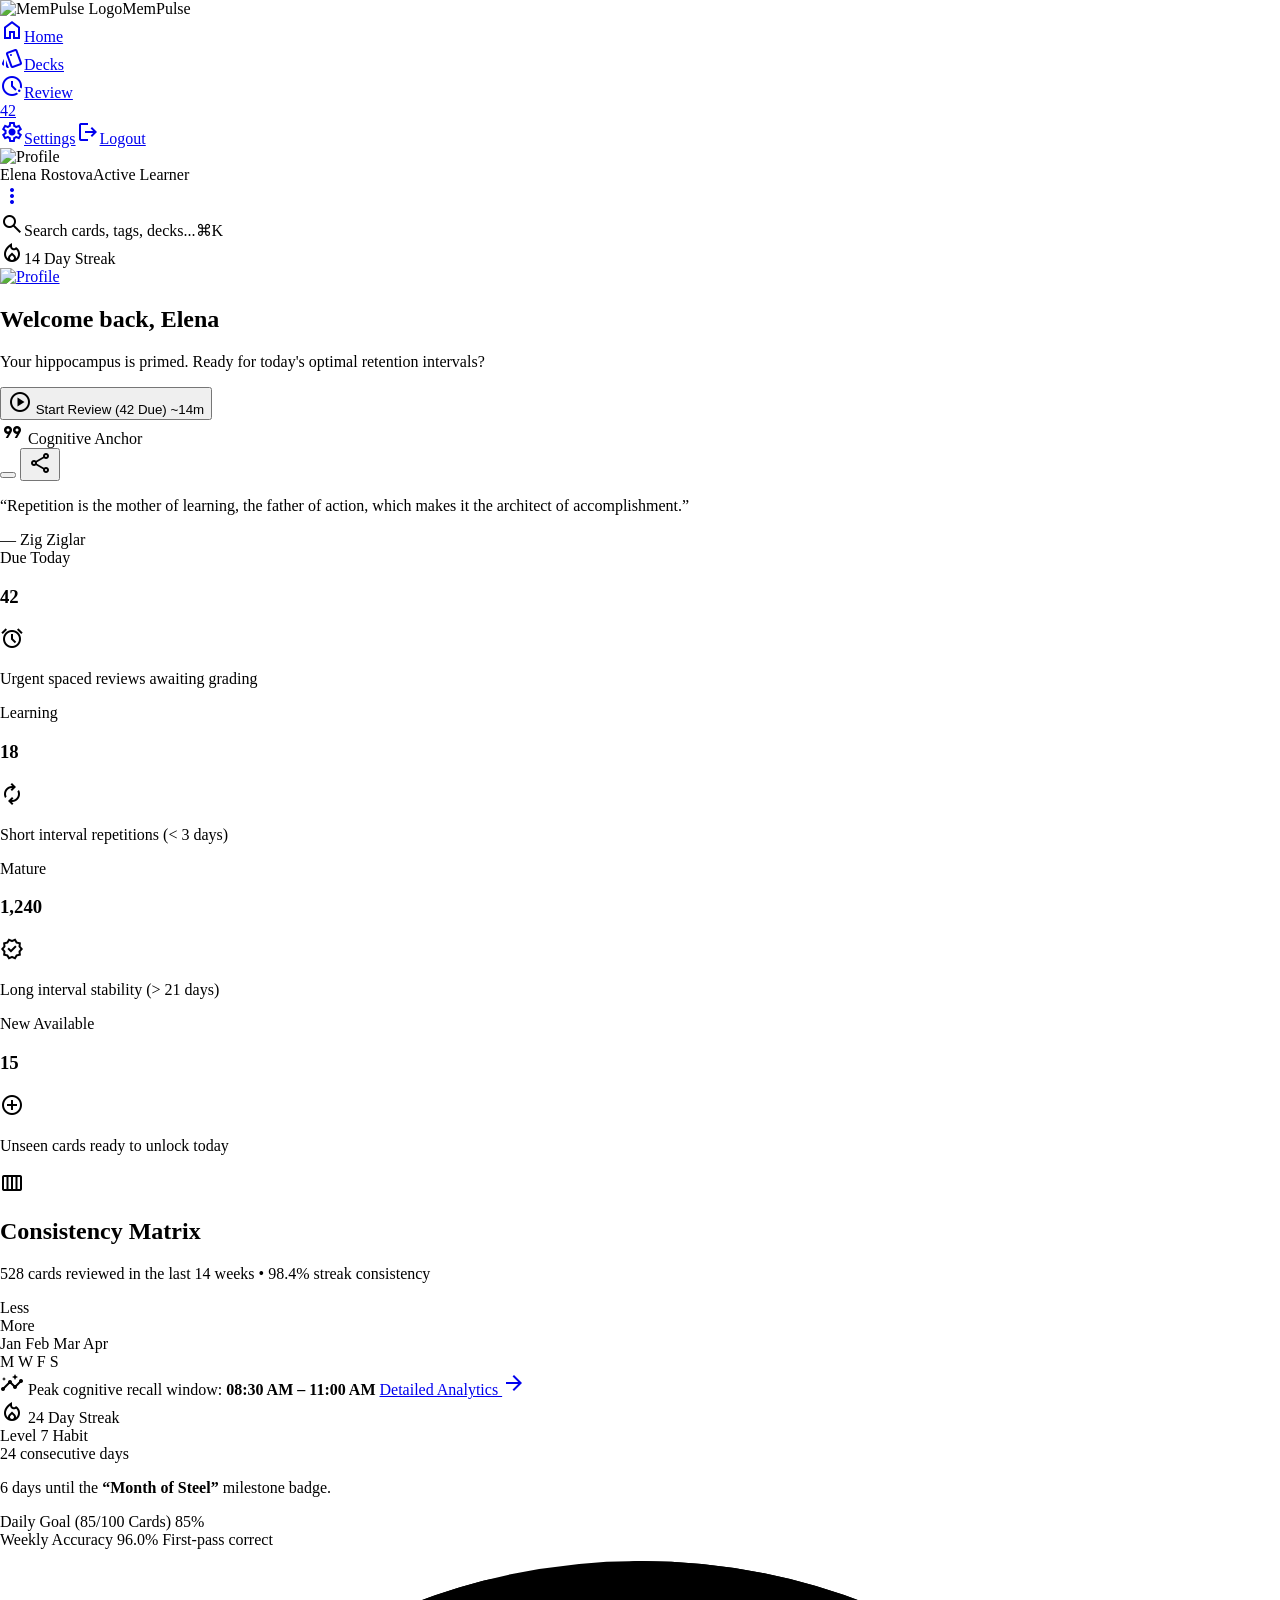
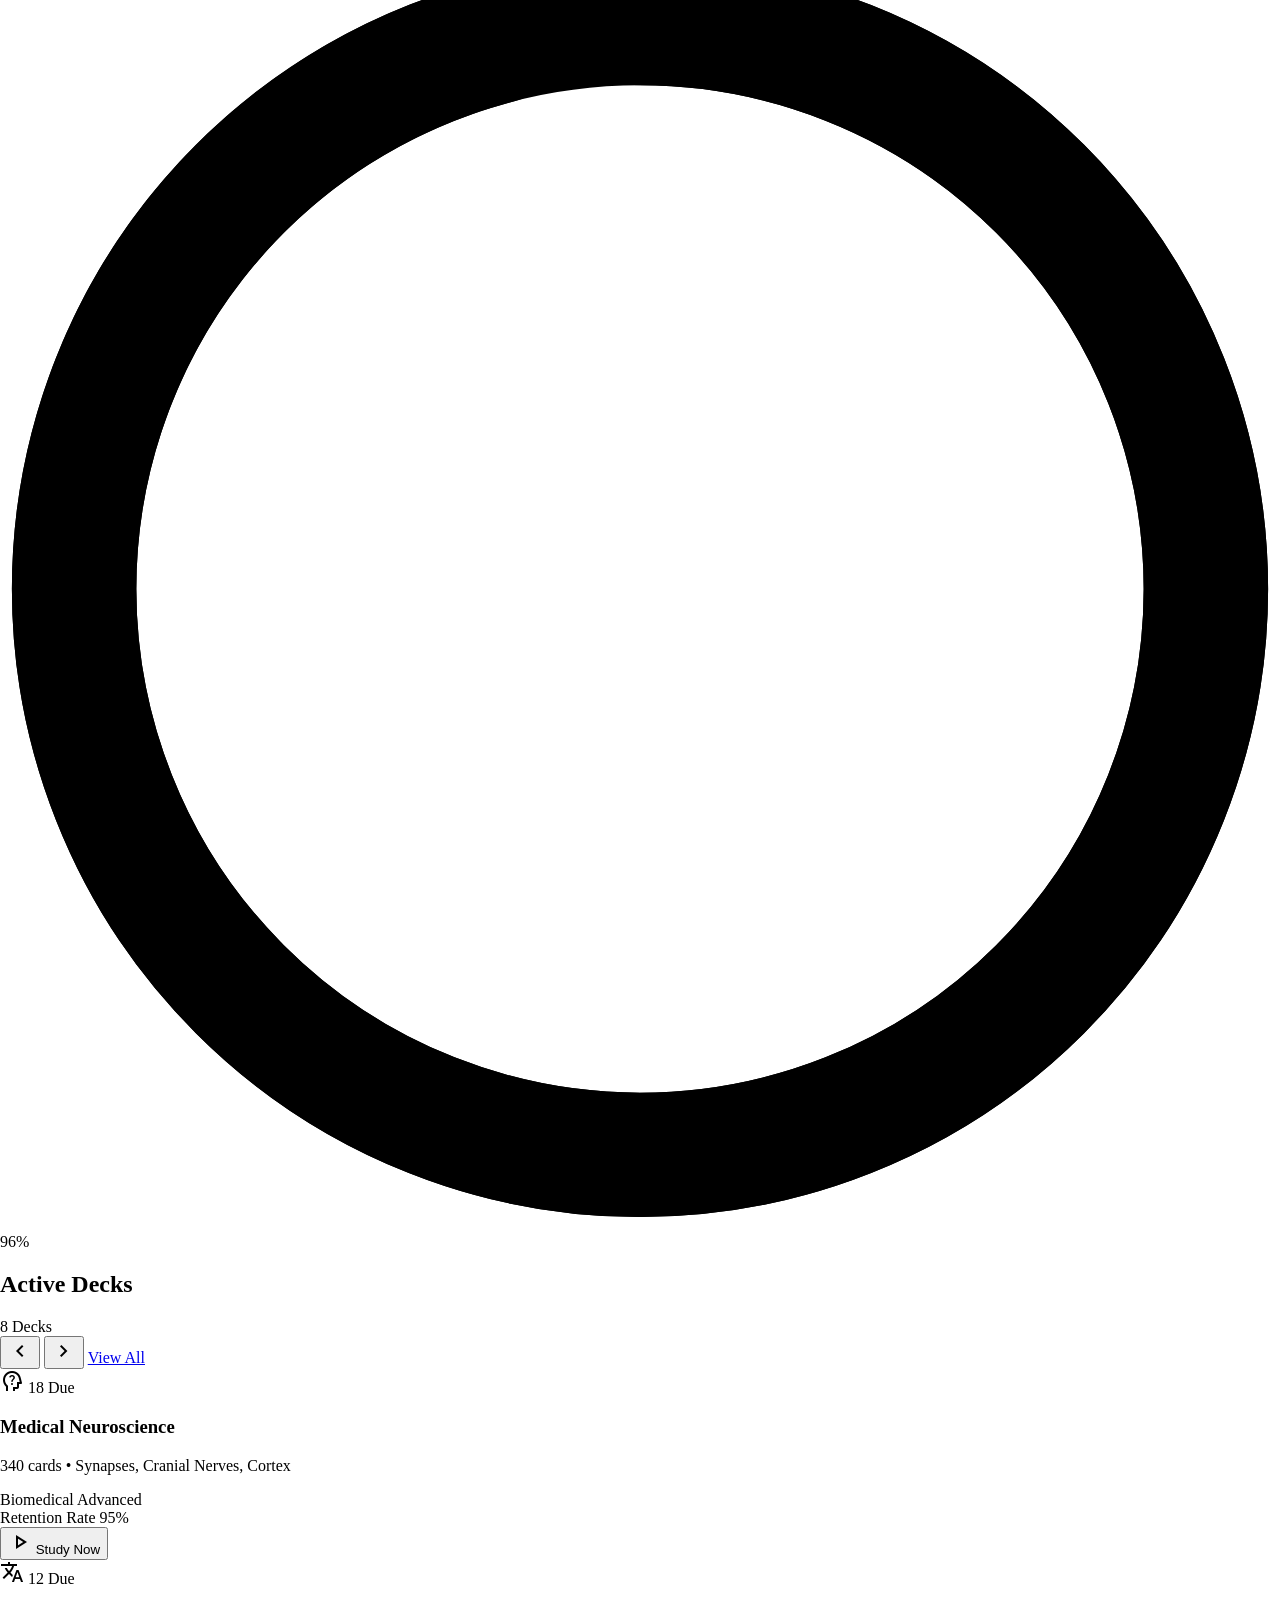
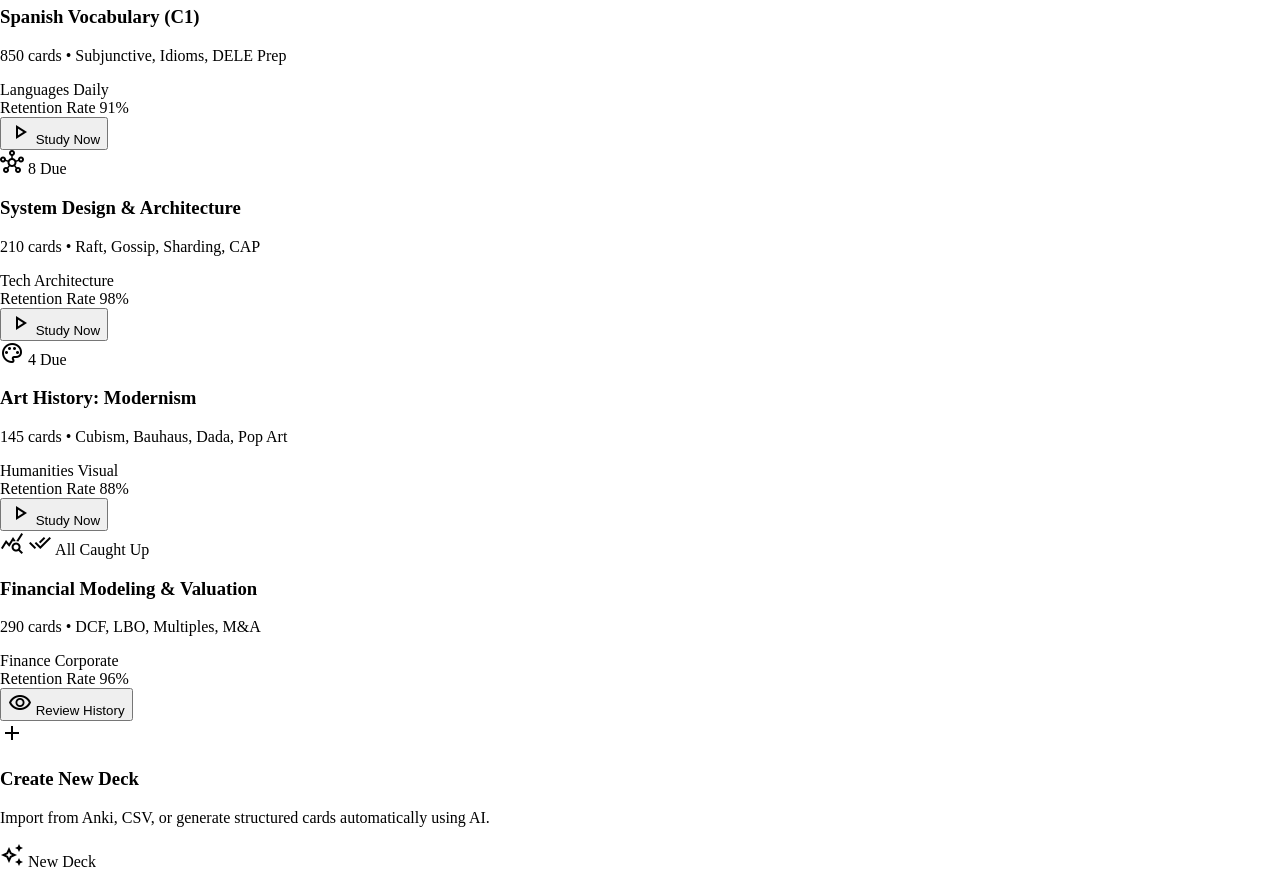
==== app/mempulse.html @ c5b3639f "redesign" ====
<!DOCTYPE html>

<html lang="en">

<head>
    <meta charset="utf-8" />
    <meta content="width=device-width, initial-scale=1.0" name="viewport" />
    <meta content="web_dashboard" name="shell-type" />
    <link href="https://fonts.googleapis.com/css2?family=Material+Symbols+Outlined:opsz,wght,FILL,GRAD@20..48,100..700,0..1,-50..200" rel="stylesheet" />
    <link href="https://fonts.googleapis.com" rel="preconnect" />
    <link crossorigin="" href="https://fonts.gstatic.com" rel="preconnect" />
    <link href="https://fonts.googleapis.com/css2?family=Inter:wght@400;500;600&amp;family=Plus+Jakarta+Sans:wght@600;700&amp;display=swap" rel="stylesheet" />
    <link href="https://fonts.googleapis.com/css2?family=Material+Symbols+Outlined:wght,FILL@100..700,0..1&amp;display=swap" rel="stylesheet" />
    <style>
        @layer base {

            html,
            body {
                margin: 0;
                padding: 0;
            }

            body {
                overscroll-behavior: none;
            }

            main>:first-child {
                margin-top: 0 !important;
            }

            main>:last-child {
                margin-bottom: 0 !important;
            }
        }

        ::-webkit-scrollbar {
            display: none;
        }

        .stroke-dash-96 {
            stroke-dasharray: 96, 100;
        }
    </style>
    <script src="https://cdn.tailwindcss.com?plugins=forms,container-queries"></script>
    <script id="tailwind-config">tailwind.config = { darkMode: "class", theme: { extend: { "colors": { "primary": "#3525cd", "on-surface-variant": "#464555", "on-secondary-fixed-variant": "#5a00c6", "primary-fixed": "#e2dfff", "on-tertiary-fixed": "#2a1700", "background": "#f8f9ff", "on-surface": "#0b1c30", "secondary-container": "#8a4cfc", "secondary-fixed": "#eaddff", "primary-container": "#4f46e5", "tertiary-fixed": "#ffddb8", "surface-container-low": "#eff4ff", "on-primary-container": "#dad7ff", "inverse-surface": "#213145", "surface-container-lowest": "#ffffff", "on-primary": "#ffffff", "error": "#ba1a1a", "on-tertiary-fixed-variant": "#653e00", "on-tertiary-container": "#ffd4a4", "surface-container-highest": "#d3e4fe", "on-tertiary": "#ffffff", "primary-fixed-dim": "#c3c0ff", "surface-container-high": "#dce9ff", "on-secondary": "#ffffff", "surface-dim": "#cbdbf5", "surface": "#f8f9ff", "tertiary-fixed-dim": "#ffb95f", "outline-variant": "#c7c4d8", "on-secondary-container": "#fffbff", "on-background": "#0b1c30", "surface-bright": "#f8f9ff", "secondary-fixed-dim": "#d2bbff", "secondary": "#712ae2", "on-error-container": "#93000a", "inverse-primary": "#c3c0ff", "surface-tint": "#4d44e3", "surface-container": "#e5eeff", "on-primary-fixed": "#0f0069", "outline": "#777587", "surface-variant": "#d3e4fe", "inverse-on-surface": "#eaf1ff", "on-secondary-fixed": "#25005a", "on-error": "#ffffff", "on-primary-fixed-variant": "#3323cc", "tertiary": "#684000", "tertiary-container": "#885500", "error-container": "#ffdad6" }, "borderRadius": { "DEFAULT": "0.25rem", "lg": "0.5rem", "xl": "0.75rem", "full": "9999px" }, "spacing": { "margin": "2rem", "space-sm": "0.5rem", "space-lg": "1.5rem", "space-xl": "2.5rem", "gutter": "1.5rem", "space-md": "1rem", "space-xs": "0.25rem" }, "fontFamily": { "body-md": ["Inter"], "label-sm": ["Inter"], "headline-sm": ["Plus Jakarta Sans"], "headline-md": ["Plus Jakarta Sans"], "label-md": ["Inter"], "display": ["Plus Jakarta Sans"], "headline-lg-mobile": ["Plus Jakarta Sans"], "display-mobile": ["Plus Jakarta Sans"], "headline-lg": ["Plus Jakarta Sans"], "body-lg": ["Inter"], "label-lg": ["Inter"], "body-sm": ["Inter"] }, "fontSize": { "body-md": ["14px", { "lineHeight": "22px", "fontWeight": "400" }], "label-sm": ["11px", { "lineHeight": "14px", "fontWeight": "600" }], "headline-sm": ["18px", { "lineHeight": "26px", "fontWeight": "600" }], "headline-md": ["24px", { "lineHeight": "32px", "fontWeight": "600" }], "label-md": ["12px", { "lineHeight": "16px", "fontWeight": "500" }], "display": ["48px", { "lineHeight": "56px", "fontWeight": "700" }], "headline-lg-mobile": ["26px", { "lineHeight": "34px", "fontWeight": "600" }], "display-mobile": ["36px", { "lineHeight": "44px", "fontWeight": "700" }], "headline-lg": ["32px", { "lineHeight": "40px", "fontWeight": "600" }], "body-lg": ["16px", { "lineHeight": "26px", "fontWeight": "400" }], "label-lg": ["14px", { "lineHeight": "20px", "fontWeight": "500" }], "body-sm": ["12px", { "lineHeight": "18px", "fontWeight": "400" }] } } } };</script>
</head>

<body class="bg-background font-body-md text-on-surface antialiased min-h-screen selection:bg-primary-fixed selection:text-on-primary-fixed">
    <aside class="fixed left-0 top-0 h-full w-72 bg-surface-container-lowest border-r border-outline-variant/40 z-50 flex flex-col justify-between py-6 px-4 shadow-[0_1px_8px_rgba(0,0,0,0.03)]">
        <div class="flex flex-col gap-8">
            <div class="flex items-center gap-3 px-3"><img alt="MemPulse Logo" class="h-8 w-auto object-contain" src="https://lh3.googleusercontent.com/aida/[base64]" /><span class="font-headline-sm text-headline-sm font-semibold tracking-tight text-on-surface">MemPulse</span></div>
            <nav class="flex flex-col gap-1.5" data-active-classes="bg-primary-fixed text-on-primary-fixed-variant font-semibold shadow-sm"><a aria-current="page" class="flex items-center justify-between px-3.5 py-2.5 rounded-xl transition-all group bg-primary-fixed text-on-primary-fixed-variant font-semibold shadow-sm" data-path="home" href="#">
                    <div class="flex items-center gap-3"><span class="material-symbols-outlined text-[20px] text-on-surface-variant group-hover:text-on-surface transition-colors">home</span><span>Home</span></div>
                </a><a class="flex items-center justify-between px-3.5 py-2.5 rounded-xl font-label-lg text-label-lg text-on-surface-variant hover:bg-surface-container-low hover:text-on-surface transition-all group" data-path="decks" href="#">
                    <div class="flex items-center gap-3"><span class="material-symbols-outlined text-[20px] text-on-surface-variant group-hover:text-on-surface transition-colors">style</span><span>Decks</span></div>
                </a><a class="flex items-center justify-between px-3.5 py-2.5 rounded-xl font-label-lg text-label-lg text-on-surface-variant hover:bg-surface-container-low hover:text-on-surface transition-all group" data-path="review" href="#">
                    <div class="flex items-center gap-3"><span class="material-symbols-outlined text-[20px] text-on-surface-variant group-hover:text-on-surface transition-colors">pace</span><span>Review</span></div><span class="px-2 py-0.5 rounded-full bg-primary-container text-on-primary font-label-sm text-label-sm tracking-wide">42</span>
                </a></nav>
        </div>
        <div class="flex flex-col gap-2 pt-4 border-t border-outline-variant/30">
            <nav class="flex flex-col gap-1" data-active-classes="bg-surface-container-high text-on-surface font-semibold"><a class="flex items-center gap-3 px-3.5 py-2 rounded-xl font-label-lg text-label-lg text-on-surface-variant hover:bg-surface-container-low hover:text-on-surface transition-all" data-path="settings" href="#"><span class="material-symbols-outlined text-[20px]">settings</span><span>Settings</span></a><a class="flex items-center gap-3 px-3.5 py-2 rounded-xl font-label-lg text-label-lg text-on-surface-variant hover:bg-surface-container-low hover:text-error transition-all" data-path="logout" href="#"><span class="material-symbols-outlined text-[20px]">logout</span><span>Logout</span></a></nav>
            <div class="mt-2 pt-2 px-2 flex items-center justify-between rounded-xl bg-surface-container-low/60 p-2.5">
                <div class="flex items-center gap-3 overflow-hidden"><img alt="Profile" class="w-8 h-8 rounded-full object-cover ring-1 ring-outline-variant/50 flex-shrink-0" src="https://lh3.googleusercontent.com/aida/[base64]" />
                    <div class="flex flex-col min-w-0"><span class="font-label-md text-label-md text-on-surface truncate font-semibold">Elena Rostova</span><span class="font-body-sm text-body-sm text-on-surface-variant truncate">Active Learner</span></div>
                </div><a class="text-on-surface-variant hover:text-primary transition-colors" data-path="user-account" href="#" title="Account details"><span class="material-symbols-outlined text-[18px]">more_vert</span></a>
            </div>
        </div>
    </aside>
    <div class="pl-72">
        <header class="fixed top-0 left-72 right-0 h-16 bg-surface/85 backdrop-blur-md z-40 flex items-center justify-between px-8 border-b border-outline-variant/20">
            <div class="flex items-center gap-3 w-80">
                <div class="flex items-center gap-2 w-full px-3 py-1.5 rounded-lg bg-surface-container-low border border-outline-variant/30 text-on-surface-variant"><span class="material-symbols-outlined text-[18px]">search</span><span class="font-body-sm text-body-sm flex-1 select-none">Search cards, tags, decks...</span><span class="font-label-sm text-label-sm px-1.5 py-0.5 rounded bg-surface-container text-on-surface-variant/80 border border-outline-variant/40">⌘K</span></div>
            </div>
            <div class="flex items-center gap-4">
                <div class="flex items-center gap-2 px-3 py-1 rounded-full bg-[#fffbeb] border border-amber-200/80 text-tertiary shadow-sm"><span class="material-symbols-outlined text-amber-500 text-[18px]">local_fire_department</span><span class="font-label-md text-label-md font-semibold tracking-wide">14 Day Streak</span></div><a class="flex items-center gap-2" data-path="user-account" href="#"><img alt="Profile" class="w-8 h-8 rounded-full object-cover ring-2 ring-primary-fixed" src="https://lh3.googleusercontent.com/aida/[base64]" /></a>
            </div>
        </header>
        <main class="relative pt-16 min-h-screen bg-background">

            <div class="max-w-7xl mx-auto px-8 py-8">
                <div class="flex flex-col w-full gap-8">
                    <!-- Top Welcome & Daily Inspiration Bar -->
                    <section class="grid grid-cols-1 lg:grid-cols-12 gap-5 items-stretch">
                        <!-- Main Welcome Card -->
                        <div class="lg:col-span-8 bg-surface-container-lowest rounded-xl p-6 shadow-sm flex flex-col sm:flex-row items-start sm:items-center justify-between gap-5 relative overflow-hidden">
                            <div class="absolute -right-16 -top-16 w-56 h-56 rounded-full bg-primary-fixed/30 pointer-events-none blur-3xl"></div>
                            <div class="flex flex-col gap-1.5 relative z-10">
                                <div class="flex items-center gap-2">
                                    <span class="inline-flex w-2.5 h-2.5 rounded-full bg-secondary animate-pulse"></span>
                                </div>
                                <h1 class="font-headline-md text-headline-md font-bold text-on-surface tracking-tight">
                                    Welcome back, Elena
                                </h1>
                                <p class="font-body-md text-body-md text-on-surface-variant">
                                    Your hippocampus is primed. Ready for today's optimal retention intervals?
                                </p>
                            </div>
                            <div class="flex items-center gap-3 relative z-10 w-full sm:w-auto">
                                <button class="w-full sm:w-auto inline-flex items-center justify-center gap-2.5 px-6 py-3 rounded-lg bg-primary hover:bg-primary-container text-on-primary font-label-lg text-label-lg shadow-sm hover:shadow-md transition-all group">
                                    <span class="material-symbols-outlined text-[20px] transition-transform group-hover:scale-110">play_circle</span>
                                    <span>Start Review (42 Due)</span>
                                    <span class="px-2 py-0.5 rounded-full bg-surface-container-lowest/20 text-on-primary font-label-sm text-label-sm">~14m</span>
                                </button>
                            </div>
                        </div>
                        <!-- Quote of the Day Widget -->
                        <div class="lg:col-span-4 bg-surface-container-low rounded-xl p-5 shadow-sm flex flex-col justify-between relative overflow-hidden">
                            <div class="flex items-center justify-between mb-2">
                                <div class="flex items-center gap-1.5 text-on-surface-variant">
                                    <span class="material-symbols-outlined text-[18px]">format_quote</span>
                                    <span class="font-label-sm text-label-sm uppercase tracking-wider font-semibold">Cognitive Anchor</span>
                                </div>
                                <div class="flex items-center gap-1 text-on-surface-variant">
                                    <button class="p-1 rounded-lg hover:bg-surface-container-highest transition-colors" title="Bookmark Quote">
                                    </button>
                                    <button class="p-1 rounded-lg hover:bg-surface-container-highest transition-colors" title="Share">
                                        <span class="material-symbols-outlined text-[18px]">share</span>
                                    </button>
                                </div>
                            </div>
                            <p class="font-body-sm text-body-sm text-on-surface italic leading-relaxed">
                                “Repetition is the mother of learning, the father of action, which makes it the architect of accomplishment.”
                            </p>
                            <div class="flex items-center justify-between mt-3 pt-2">
                                <span class="font-label-sm text-label-sm font-semibold text-primary">— Zig Ziglar</span>
                            </div>
                        </div>
                    </section>

                    </section>
                    <!-- Due Cards Breakdown & Memory Health Overview -->
                    <section class="grid grid-cols-1 sm:grid-cols-2 lg:grid-cols-4 gap-4">
                        <!-- Due Today -->
                        <div class="bg-surface-container-lowest p-5 rounded-xl shadow-sm flex flex-col justify-between hover:shadow-md transition-shadow group relative overflow-hidden">
                            <div class="absolute top-0 left-0 right-0 h-1 bg-primary"></div>
                            <div class="flex items-start justify-between">
                                <div>
                                    <span class="font-label-sm text-label-sm font-semibold uppercase tracking-wider text-primary">Due Today</span>
                                    <h3 class="font-headline-md text-headline-md font-bold text-on-surface mt-1">42</h3>
                                </div>
                                <div class="w-10 h-10 rounded-xl bg-primary-fixed flex items-center justify-center text-on-primary-fixed">
                                    <span class="material-symbols-outlined text-[22px]">alarm</span>
                                </div>
                            </div>
                            <p class="font-body-sm text-body-sm text-on-surface-variant mt-3 flex items-center gap-1.5">
                                <span class="inline-block w-1.5 h-1.5 rounded-full bg-primary"></span>
                                Urgent spaced reviews awaiting grading
                            </p>
                        </div>
                        <!-- In Progress -->
                        <div class="bg-surface-container-lowest p-5 rounded-xl shadow-sm flex flex-col justify-between hover:shadow-md transition-shadow group relative overflow-hidden">
                            <div class="absolute top-0 left-0 right-0 h-1 bg-secondary"></div>
                            <div class="flex items-start justify-between">
                                <div>
                                    <span class="font-label-sm text-label-sm font-semibold uppercase tracking-wider text-secondary">Learning</span>
                                    <h3 class="font-headline-md text-headline-md font-bold text-on-surface mt-1">18</h3>
                                </div>
                                <div class="w-10 h-10 rounded-xl bg-secondary-fixed flex items-center justify-center text-on-secondary-fixed">
                                    <span class="material-symbols-outlined text-[22px]">autorenew</span>
                                </div>
                            </div>
                            <p class="font-body-sm text-body-sm text-on-surface-variant mt-3 flex items-center gap-1.5">
                                <span class="inline-block w-1.5 h-1.5 rounded-full bg-secondary"></span>
                                Short interval repetitions (&lt; 3 days)
                            </p>
                        </div>
                        <!-- Mastered -->
                        <div class="bg-surface-container-lowest p-5 rounded-xl shadow-sm flex flex-col justify-between hover:shadow-md transition-shadow group relative overflow-hidden">
                            <div class="absolute top-0 left-0 right-0 h-1 bg-surface-container-highest"></div>
                            <div class="flex items-start justify-between">
                                <div>
                                    <span class="font-label-sm text-label-sm font-semibold uppercase tracking-wider text-on-surface-variant">Mature</span>
                                    <h3 class="font-headline-md text-headline-md font-bold text-on-surface mt-1">1,240</h3>
                                </div>
                                <div class="w-10 h-10 rounded-xl bg-surface-container-high flex items-center justify-center text-primary">
                                    <span class="material-symbols-outlined text-[22px]">verified</span>
                                </div>
                            </div>
                            <p class="font-body-sm text-body-sm text-on-surface-variant mt-3 flex items-center gap-1.5">
                                <span class="inline-block w-1.5 h-1.5 rounded-full bg-on-surface-variant"></span>
                                Long interval stability (&gt; 21 days)
                            </p>
                        </div>
                        <!-- New Cards -->
                        <div class="bg-surface-container-lowest p-5 rounded-xl shadow-sm flex flex-col justify-between hover:shadow-md transition-shadow group relative overflow-hidden">
                            <div class="absolute top-0 left-0 right-0 h-1 bg-tertiary-fixed-dim"></div>
                            <div class="flex items-start justify-between">
                                <div>
                                    <span class="font-label-sm text-label-sm font-semibold uppercase tracking-wider text-tertiary">New Available</span>
                                    <h3 class="font-headline-md text-headline-md font-bold text-on-surface mt-1">15</h3>
                                </div>
                                <div class="w-10 h-10 rounded-xl bg-tertiary-fixed flex items-center justify-center text-on-tertiary-fixed">
                                    <span class="material-symbols-outlined text-[22px]">add_circle</span>
                                </div>
                            </div>
                            <p class="font-body-sm text-body-sm text-on-surface-variant mt-3 flex items-center gap-1.5">
                                <span class="inline-block w-1.5 h-1.5 rounded-full bg-tertiary"></span>
                                Unseen cards ready to unlock today
                            </p>
                        </div>
                    </section>
                    <!-- Learning Consistency & Streaks Section -->
                    <section class="grid grid-cols-1 lg:grid-cols-12 gap-6 items-stretch">
                        <!-- Heatmap & Activity Matrix -->
                        <div class="lg:col-span-8 bg-surface-container-lowest p-6 rounded-xl shadow-sm flex flex-col justify-between">
                            <div class="flex flex-col sm:flex-row sm:items-center justify-between gap-3 mb-6">
                                <div>
                                    <div class="flex items-center gap-2">
                                        <span class="material-symbols-outlined text-primary text-[20px]">calendar_view_week</span>
                                        <h2 class="font-headline-sm text-headline-sm font-bold text-on-surface">Consistency Matrix</h2>
                                    </div>
                                    <p class="font-body-sm text-body-sm text-on-surface-variant mt-0.5">
                                        528 cards reviewed in the last 14 weeks • 98.4% streak consistency
                                    </p>
                                </div>
                                <!-- Legend -->
                                <div class="flex items-center gap-2">
                                    <span class="font-label-sm text-label-sm text-on-surface-variant">Less</span>
                                    <div class="flex gap-1 items-center">
                                        <span class="w-3 h-3 rounded-xs bg-surface-container"></span>
                                        <span class="w-3 h-3 rounded-xs bg-primary-fixed"></span>
                                        <span class="w-3 h-3 rounded-xs bg-primary-fixed-dim"></span>
                                        <span class="w-3 h-3 rounded-xs bg-primary-container"></span>
                                        <span class="w-3 h-3 rounded-xs bg-primary"></span>
                                    </div>
                                    <span class="font-label-sm text-label-sm text-on-surface-variant">More</span>
                                </div>
                            </div>
                            <!-- Month Labels -->
                            <div class="w-full overflow-x-auto pb-2">
                                <div class="min-w-[620px]">
                                    <div class="flex justify-between text-on-surface-variant font-label-sm text-label-sm mb-2 px-6">
                                        <span>Jan</span>
                                        <span>Feb</span>
                                        <span>Mar</span>
                                        <span>Apr</span>
                                    </div>
                                    <!-- Heatmap Grid Container -->
                                    <div class="flex items-center gap-2">
                                        <!-- Day of Week Indicators -->
                                        <div class="flex flex-col gap-1.5 font-label-sm text-label-sm text-on-surface-variant/70 text-right pr-2 select-none">
                                            <span class="h-3 leading-3">M</span>
                                            <span class="h-3 leading-3">W</span>
                                            <span class="h-3 leading-3">F</span>
                                            <span class="h-3 leading-3">S</span>
                                        </div>
                                        <!-- Heatmap Week Columns (14 weeks) -->
                                        <div class="flex-1 grid grid-flow-col grid-rows-7 gap-1.5">
                                            <!-- Week 1 -->
                                            <span class="w-3.5 h-3.5 rounded-xs bg-surface-container" title="Jan 1: 0 reviews"></span>
                                            <span class="w-3.5 h-3.5 rounded-xs bg-primary-fixed" title="Jan 2: 14 reviews"></span>
                                            <span class="w-3.5 h-3.5 rounded-xs bg-primary-fixed-dim" title="Jan 3: 28 reviews"></span>
                                            <span class="w-3.5 h-3.5 rounded-xs bg-primary-container" title="Jan 4: 45 reviews"></span>
                                            <span class="w-3.5 h-3.5 rounded-xs bg-primary-fixed" title="Jan 5: 18 reviews"></span>
                                            <span class="w-3.5 h-3.5 rounded-xs bg-surface-container" title="Jan 6: 0 reviews"></span>
                                            <span class="w-3.5 h-3.5 rounded-xs bg-primary-fixed" title="Jan 7: 12 reviews"></span>
                                            <!-- Week 2 -->
                                            <span class="w-3.5 h-3.5 rounded-xs bg-primary-container"></span>
                                            <span class="w-3.5 h-3.5 rounded-xs bg-primary"></span>
                                            <span class="w-3.5 h-3.5 rounded-xs bg-primary-fixed-dim"></span>
                                            <span class="w-3.5 h-3.5 rounded-xs bg-primary"></span>
                                            <span class="w-3.5 h-3.5 rounded-xs bg-primary-container"></span>
                                            <span class="w-3.5 h-3.5 rounded-xs bg-primary-fixed"></span>
                                            <span class="w-3.5 h-3.5 rounded-xs bg-primary-fixed-dim"></span>
                                            <!-- Week 3 -->
                                            <span class="w-3.5 h-3.5 rounded-xs bg-primary-fixed"></span>
                                            <span class="w-3.5 h-3.5 rounded-xs bg-primary-container"></span>
                                            <span class="w-3.5 h-3.5 rounded-xs bg-primary"></span>
                                            <span class="w-3.5 h-3.5 rounded-xs bg-primary-container"></span>
                                            <span class="w-3.5 h-3.5 rounded-xs bg-primary-fixed"></span>
                                            <span class="w-3.5 h-3.5 rounded-xs bg-surface-container"></span>
                                            <span class="w-3.5 h-3.5 rounded-xs bg-primary-fixed"></span>
                                            <!-- Week 4 -->
                                            <span class="w-3.5 h-3.5 rounded-xs bg-primary-container"></span>
                                            <span class="w-3.5 h-3.5 rounded-xs bg-primary"></span>
                                            <span class="w-3.5 h-3.5 rounded-xs bg-primary"></span>
                                            <span class="w-3.5 h-3.5 rounded-xs bg-primary-container"></span>
                                            <span class="w-3.5 h-3.5 rounded-xs bg-primary-fixed-dim"></span>
                                            <span class="w-3.5 h-3.5 rounded-xs bg-primary-fixed"></span>
                                            <span class="w-3.5 h-3.5 rounded-xs bg-primary-container"></span>
                                            <!-- Week 5 -->
                                            <span class="w-3.5 h-3.5 rounded-xs bg-primary-fixed"></span>
                                            <span class="w-3.5 h-3.5 rounded-xs bg-primary-fixed-dim"></span>
                                            <span class="w-3.5 h-3.5 rounded-xs bg-primary-container"></span>
                                            <span class="w-3.5 h-3.5 rounded-xs bg-primary"></span>
                                            <span class="w-3.5 h-3.5 rounded-xs bg-primary"></span>
                                            <span class="w-3.5 h-3.5 rounded-xs bg-primary-container"></span>
                                            <span class="w-3.5 h-3.5 rounded-xs bg-primary-fixed-dim"></span>
                                            <!-- Week 6 -->
                                            <span class="w-3.5 h-3.5 rounded-xs bg-primary-fixed-dim"></span>
                                            <span class="w-3.5 h-3.5 rounded-xs bg-primary-container"></span>
                                            <span class="w-3.5 h-3.5 rounded-xs bg-primary"></span>
                                            <span class="w-3.5 h-3.5 rounded-xs bg-primary"></span>
                                            <span class="w-3.5 h-3.5 rounded-xs bg-primary-container"></span>
                                            <span class="w-3.5 h-3.5 rounded-xs bg-primary-fixed"></span>
                                            <span class="w-3.5 h-3.5 rounded-xs bg-primary-fixed-dim"></span>
                                            <!-- Week 7 -->
                                            <span class="w-3.5 h-3.5 rounded-xs bg-primary-fixed"></span>
                                            <span class="w-3.5 h-3.5 rounded-xs bg-primary-fixed-dim"></span>
                                            <span class="w-3.5 h-3.5 rounded-xs bg-primary-container"></span>
                                            <span class="w-3.5 h-3.5 rounded-xs bg-primary-fixed"></span>
                                            <span class="w-3.5 h-3.5 rounded-xs bg-primary-container"></span>
                                            <span class="w-3.5 h-3.5 rounded-xs bg-primary"></span>
                                            <span class="w-3.5 h-3.5 rounded-xs bg-primary-fixed-dim"></span>
                                            <!-- Week 8 -->
                                            <span class="w-3.5 h-3.5 rounded-xs bg-primary-container"></span>
                                            <span class="w-3.5 h-3.5 rounded-xs bg-primary"></span>
                                            <span class="w-3.5 h-3.5 rounded-xs bg-primary"></span>
                                            <span class="w-3.5 h-3.5 rounded-xs bg-primary-container"></span>
                                            <span class="w-3.5 h-3.5 rounded-xs bg-primary-fixed-dim"></span>
                                            <span class="w-3.5 h-3.5 rounded-xs bg-primary-fixed"></span>
                                            <span class="w-3.5 h-3.5 rounded-xs bg-primary-container"></span>
                                            <!-- Week 9 -->
                                            <span class="w-3.5 h-3.5 rounded-xs bg-primary-fixed-dim"></span>
                                            <span class="w-3.5 h-3.5 rounded-xs bg-primary-container"></span>
                                            <span class="w-3.5 h-3.5 rounded-xs bg-primary"></span>
                                            <span class="w-3.5 h-3.5 rounded-xs bg-primary-container"></span>
                                            <span class="w-3.5 h-3.5 rounded-xs bg-primary-fixed"></span>
                                            <span class="w-3.5 h-3.5 rounded-xs bg-primary-fixed-dim"></span>
                                            <span class="w-3.5 h-3.5 rounded-xs bg-primary-container"></span>
                                            <!-- Week 10 -->
                                            <span class="w-3.5 h-3.5 rounded-xs bg-primary-container"></span>
                                            <span class="w-3.5 h-3.5 rounded-xs bg-primary"></span>
                                            <span class="w-3.5 h-3.5 rounded-xs bg-primary"></span>
                                            <span class="w-3.5 h-3.5 rounded-xs bg-primary-container"></span>
                                            <span class="w-3.5 h-3.5 rounded-xs bg-primary-fixed-dim"></span>
                                            <span class="w-3.5 h-3.5 rounded-xs bg-primary-container"></span>
                                            <span class="w-3.5 h-3.5 rounded-xs bg-primary"></span>
                                            <!-- Week 11 -->
                                            <span class="w-3.5 h-3.5 rounded-xs bg-primary-fixed"></span>
                                            <span class="w-3.5 h-3.5 rounded-xs bg-primary-container"></span>
                                            <span class="w-3.5 h-3.5 rounded-xs bg-primary"></span>
                                            <span class="w-3.5 h-3.5 rounded-xs bg-primary-container"></span>
                                            <span class="w-3.5 h-3.5 rounded-xs bg-primary-fixed-dim"></span>
                                            <span class="w-3.5 h-3.5 rounded-xs bg-primary-container"></span>
                                            <span class="w-3.5 h-3.5 rounded-xs bg-primary"></span>
                                            <!-- Week 12 -->
                                            <span class="w-3.5 h-3.5 rounded-xs bg-primary-container"></span>
                                            <span class="w-3.5 h-3.5 rounded-xs bg-primary"></span>
                                            <span class="w-3.5 h-3.5 rounded-xs bg-primary"></span>
                                            <span class="w-3.5 h-3.5 rounded-xs bg-primary-container"></span>
                                            <span class="w-3.5 h-3.5 rounded-xs bg-primary-fixed-dim"></span>
                                            <span class="w-3.5 h-3.5 rounded-xs bg-primary-fixed"></span>
                                            <span class="w-3.5 h-3.5 rounded-xs bg-primary-container"></span>
                                            <!-- Week 13 -->
                                            <span class="w-3.5 h-3.5 rounded-xs bg-primary-fixed-dim"></span>
                                            <span class="w-3.5 h-3.5 rounded-xs bg-primary-container"></span>
                                            <span class="w-3.5 h-3.5 rounded-xs bg-primary"></span>
                                            <span class="w-3.5 h-3.5 rounded-xs bg-primary"></span>
                                            <span class="w-3.5 h-3.5 rounded-xs bg-primary-container"></span>
                                            <span class="w-3.5 h-3.5 rounded-xs bg-primary-fixed"></span>
                                            <span class="w-3.5 h-3.5 rounded-xs bg-primary-container"></span>
                                            <!-- Week 14 (Current) -->
                                            <span class="w-3.5 h-3.5 rounded-xs bg-primary-container"></span>
                                            <span class="w-3.5 h-3.5 rounded-xs bg-primary"></span>
                                            <span class="w-3.5 h-3.5 rounded-xs bg-primary"></span>
                                            <span class="w-3.5 h-3.5 rounded-xs bg-primary-container"></span>
                                            <span class="w-3.5 h-3.5 rounded-xs bg-primary" title="Today: 85 cards reviewed"></span>
                                            <span class="w-3.5 h-3.5 rounded-xs bg-surface-container"></span>
                                            <span class="w-3.5 h-3.5 rounded-xs bg-surface-container"></span>
                                        </div>
                                    </div>
                                </div>
                            </div>
                            <!-- Quick Micro-Callout -->
                            <div class="mt-4 pt-3 flex items-center justify-between text-on-surface-variant font-body-sm text-body-sm">
                                <span class="inline-flex items-center gap-1.5 text-on-surface">
                                    <span class="material-symbols-outlined text-[16px] text-primary">insights</span>
                                    Peak cognitive recall window: <strong>08:30 AM – 11:00 AM</strong>
                                </span>
                                <a class="text-primary hover:underline font-label-md text-label-md font-semibold inline-flex items-center gap-1" href="#">
                                    Detailed Analytics <span class="material-symbols-outlined text-[16px]">arrow_forward</span>
                                </a>
                            </div>
                        </div>
                        <!-- Streak & Retention Gauge -->
                        <div class="lg:col-span-4 bg-surface-container-lowest p-6 rounded-xl shadow-sm flex flex-col justify-between">
                            <div>
                                <div class="flex items-center justify-between">
                                    <div class="inline-flex items-center gap-1.5 px-3 py-1 rounded-full bg-tertiary-fixed text-on-tertiary-fixed font-label-md text-label-md font-semibold">
                                        <span class="material-symbols-outlined text-[18px] text-amber-600">local_fire_department</span>
                                        <span>24 Day Streak</span>
                                    </div>
                                    <span class="font-label-sm text-label-sm uppercase tracking-wider text-on-surface-variant font-semibold">Level 7 Habit</span>
                                </div>
                                <!-- Flame Metric Hero -->
                                <div class="mt-5 flex items-baseline gap-2">
                                    <span class="font-display text-display font-bold text-on-surface leading-none">24</span>
                                    <span class="font-headline-sm text-headline-sm text-on-surface-variant">consecutive days</span>
                                </div>
                                <p class="font-body-sm text-body-sm text-on-surface-variant mt-1">
                                    6 days until the <strong>“Month of Steel”</strong> milestone badge.
                                </p>
                                <!-- Daily Goal Progress -->
                                <div class="mt-6 flex flex-col gap-2">
                                    <div class="flex justify-between items-center font-label-md text-label-md">
                                        <span class="text-on-surface font-semibold">Daily Goal (85/100 Cards)</span>
                                        <span class="text-primary font-bold">85%</span>
                                    </div>
                                    <div class="w-full h-2.5 rounded-full bg-surface-container-high overflow-hidden">
                                        <div class="h-full bg-primary rounded-full transition-all duration-500 w-[85%]"></div>
                                    </div>
                                </div>
                            </div>
                            <!-- Weekly Accuracy Ring & Mini Stats -->
                            <div class="mt-6 pt-5 bg-surface-container-low rounded-xl p-4 flex items-center justify-between">
                                <div class="flex flex-col">
                                    <span class="font-label-sm text-label-sm text-on-surface-variant uppercase tracking-wider">Weekly Accuracy</span>
                                    <span class="font-headline-sm text-headline-sm font-bold text-on-surface">96.0%</span>
                                    <span class="font-body-sm text-body-sm text-primary">First-pass correct</span>
                                </div>
                                <!-- Compact Progress Circle (SVG) -->
                                <div class="relative w-14 h-14 flex items-center justify-center">
                                    <svg class="w-14 h-14 -rotate-90 transform" viewbox="0 0 36 36">
                                        <path class="text-surface-container-highest" d="M18 2.0845 a 15.9155 15.9155 0 0 1 0 31.831 a 15.9155 15.9155 0 0 1 0 -31.831" fill="none" stroke="currentColor" stroke-width="3.5"></path>
                                        <path class="text-primary stroke-dash-96" d="M18 2.0845 a 15.9155 15.9155 0 0 1 0 31.831 a 15.9155 15.9155 0 0 1 0 -31.831" fill="none" stroke="currentColor" stroke-linecap="round" stroke-width="3.5"></path>
                                    </svg>
                                    <span class="absolute font-label-sm text-label-sm font-bold text-on-surface">96%</span>
                                </div>
                            </div>
                        </div>
                    </section>
                    <!-- Deck Gallery (Horizontal Scrollable Carousel) -->
                    <section class="flex flex-col gap-4">
                        <div class="flex items-center justify-between">
                            <div class="flex items-center gap-3">
                                <h2 class="font-headline-sm text-headline-sm font-bold text-on-surface">Active Decks</h2>
                                <span class="px-2.5 py-0.5 rounded-full bg-surface-container-high font-label-sm text-label-sm text-on-surface font-semibold">8 Decks</span>
                            </div>
                            <div class="flex items-center gap-2">
                                <button class="p-2 rounded-lg bg-surface-container-lowest hover:bg-surface-container shadow-sm transition-all text-on-surface-variant hover:text-on-surface" id="deck-scroll-left" title="Scroll Left">
                                    <span class="material-symbols-outlined text-[20px]">chevron_left</span>
                                </button>
                                <button class="p-2 rounded-lg bg-surface-container-lowest hover:bg-surface-container shadow-sm transition-all text-on-surface-variant hover:text-on-surface" id="deck-scroll-right" title="Scroll Right">
                                    <span class="material-symbols-outlined text-[20px]">chevron_right</span>
                                </button>
                                <a class="font-label-md text-label-md font-semibold text-primary hover:underline ml-2" href="#">View All</a>
                            </div>
                        </div>
                        <!-- Scroll Track -->
                        <div class="overflow-x-auto flex gap-5 pb-4 scroll-smooth scrollbar-none select-none" id="deck-track">
                            <!-- Deck Card 1: Medical Neuroscience -->
                            <div class="min-w-[320px] max-w-[320px] bg-surface-container-lowest rounded-xl p-5 shadow-sm hover:shadow-md transition-all flex flex-col justify-between flex-shrink-0 group">
                                <div>
                                    <div class="flex items-start justify-between">
                                        <span class="w-10 h-10 rounded-lg bg-primary-fixed flex items-center justify-center text-primary group-hover:scale-105 transition-transform">
                                            <span class="material-symbols-outlined text-[22px]">psychology_alt</span>
                                        </span>
                                        <span class="px-2 py-0.5 rounded bg-error-container text-on-error-container font-label-sm text-label-sm font-semibold">
                                            18 Due
                                        </span>
                                    </div>
                                    <h3 class="font-headline-sm text-headline-sm font-bold text-on-surface mt-4 group-hover:text-primary transition-colors line-clamp-1">
                                        Medical Neuroscience
                                    </h3>
                                    <p class="font-body-sm text-body-sm text-on-surface-variant mt-1">
                                        340 cards • Synapses, Cranial Nerves, Cortex
                                    </p>
                                    <div class="flex flex-wrap gap-1.5 mt-3">
                                        <span class="px-2 py-0.5 rounded bg-surface-container font-label-sm text-label-sm text-on-surface-variant">Biomedical</span>
                                        <span class="px-2 py-0.5 rounded bg-surface-container font-label-sm text-label-sm text-on-surface-variant">Advanced</span>
                                    </div>
                                </div>
                                <div class="mt-6 pt-4 flex flex-col gap-3">
                                    <div class="flex justify-between items-center font-label-sm text-label-sm">
                                        <span class="text-on-surface-variant">Retention Rate</span>
                                        <span class="font-bold text-on-surface">95%</span>
                                    </div>
                                    <div class="w-full h-1.5 rounded-full bg-surface-container-high overflow-hidden">
                                        <div class="h-full bg-primary rounded-full w-[95%]"></div>
                                    </div>
                                    <button class="w-full mt-2 py-2 rounded-lg bg-surface-container-low hover:bg-primary hover:text-on-primary text-primary font-label-md text-label-md font-semibold transition-colors flex items-center justify-center gap-1.5">
                                        <span class="material-symbols-outlined text-[18px]">play_arrow</span>
                                        <span>Study Now</span>
                                    </button>
                                </div>
                            </div>
                            <!-- Deck Card 2: Advanced Spanish C1 -->
                            <div class="min-w-[320px] max-w-[320px] bg-surface-container-lowest rounded-xl p-5 shadow-sm hover:shadow-md transition-all flex flex-col justify-between flex-shrink-0 group">
                                <div>
                                    <div class="flex items-start justify-between">
                                        <span class="w-10 h-10 rounded-lg bg-secondary-fixed flex items-center justify-center text-secondary group-hover:scale-105 transition-transform">
                                            <span class="material-symbols-outlined text-[22px]">translate</span>
                                        </span>
                                        <span class="px-2 py-0.5 rounded bg-amber-100 text-tertiary font-label-sm text-label-sm font-semibold">
                                            12 Due
                                        </span>
                                    </div>
                                    <h3 class="font-headline-sm text-headline-sm font-bold text-on-surface mt-4 group-hover:text-primary transition-colors line-clamp-1">
                                        Spanish Vocabulary (C1)
                                    </h3>
                                    <p class="font-body-sm text-body-sm text-on-surface-variant mt-1">
                                        850 cards • Subjunctive, Idioms, DELE Prep
                                    </p>
                                    <div class="flex flex-wrap gap-1.5 mt-3">
                                        <span class="px-2 py-0.5 rounded bg-surface-container font-label-sm text-label-sm text-on-surface-variant">Languages</span>
                                        <span class="px-2 py-0.5 rounded bg-surface-container font-label-sm text-label-sm text-on-surface-variant">Daily</span>
                                    </div>
                                </div>
                                <div class="mt-6 pt-4 flex flex-col gap-3">
                                    <div class="flex justify-between items-center font-label-sm text-label-sm">
                                        <span class="text-on-surface-variant">Retention Rate</span>
                                        <span class="font-bold text-on-surface">91%</span>
                                    </div>
                                    <div class="w-full h-1.5 rounded-full bg-surface-container-high overflow-hidden">
                                        <div class="h-full bg-secondary rounded-full w-[91%]"></div>
                                    </div>
                                    <button class="w-full mt-2 py-2 rounded-lg bg-surface-container-low hover:bg-primary hover:text-on-primary text-primary font-label-md text-label-md font-semibold transition-colors flex items-center justify-center gap-1.5">
                                        <span class="material-symbols-outlined text-[18px]">play_arrow</span>
                                        <span>Study Now</span>
                                    </button>
                                </div>
                            </div>
                            <!-- Deck Card 3: Distributed Systems -->
                            <div class="min-w-[320px] max-w-[320px] bg-surface-container-lowest rounded-xl p-5 shadow-sm hover:shadow-md transition-all flex flex-col justify-between flex-shrink-0 group">
                                <div>
                                    <div class="flex items-start justify-between">
                                        <span class="w-10 h-10 rounded-lg bg-surface-container-high flex items-center justify-center text-primary group-hover:scale-105 transition-transform">
                                            <span class="material-symbols-outlined text-[22px]">hub</span>
                                        </span>
                                        <span class="px-2 py-0.5 rounded bg-surface-container-high text-primary font-label-sm text-label-sm font-semibold">
                                            8 Due
                                        </span>
                                    </div>
                                    <h3 class="font-headline-sm text-headline-sm font-bold text-on-surface mt-4 group-hover:text-primary transition-colors line-clamp-1">
                                        System Design &amp; Architecture
                                    </h3>
                                    <p class="font-body-sm text-body-sm text-on-surface-variant mt-1">
                                        210 cards • Raft, Gossip, Sharding, CAP
                                    </p>
                                    <div class="flex flex-wrap gap-1.5 mt-3">
                                        <span class="px-2 py-0.5 rounded bg-surface-container font-label-sm text-label-sm text-on-surface-variant">Tech</span>
                                        <span class="px-2 py-0.5 rounded bg-surface-container font-label-sm text-label-sm text-on-surface-variant">Architecture</span>
                                    </div>
                                </div>
                                <div class="mt-6 pt-4 flex flex-col gap-3">
                                    <div class="flex justify-between items-center font-label-sm text-label-sm">
                                        <span class="text-on-surface-variant">Retention Rate</span>
                                        <span class="font-bold text-on-surface">98%</span>
                                    </div>
                                    <div class="w-full h-1.5 rounded-full bg-surface-container-high overflow-hidden">
                                        <div class="h-full bg-primary rounded-full w-[98%]"></div>
                                    </div>
                                    <button class="w-full mt-2 py-2 rounded-lg bg-surface-container-low hover:bg-primary hover:text-on-primary text-primary font-label-md text-label-md font-semibold transition-colors flex items-center justify-center gap-1.5">
                                        <span class="material-symbols-outlined text-[18px]">play_arrow</span>
                                        <span>Study Now</span>
                                    </button>
                                </div>
                            </div>
                            <!-- Deck Card 4: Art History -->
                            <div class="min-w-[320px] max-w-[320px] bg-surface-container-lowest rounded-xl p-5 shadow-sm hover:shadow-md transition-all flex flex-col justify-between flex-shrink-0 group">
                                <div>
                                    <div class="flex items-start justify-between">
                                        <span class="w-10 h-10 rounded-lg bg-tertiary-fixed flex items-center justify-center text-on-tertiary-fixed group-hover:scale-105 transition-transform">
                                            <span class="material-symbols-outlined text-[22px]">palette</span>
                                        </span>
                                        <span class="px-2 py-0.5 rounded bg-surface-container-high text-on-surface font-label-sm text-label-sm font-semibold">
                                            4 Due
                                        </span>
                                    </div>
                                    <h3 class="font-headline-sm text-headline-sm font-bold text-on-surface mt-4 group-hover:text-primary transition-colors line-clamp-1">
                                        Art History: Modernism
                                    </h3>
                                    <p class="font-body-sm text-body-sm text-on-surface-variant mt-1">
                                        145 cards • Cubism, Bauhaus, Dada, Pop Art
                                    </p>
                                    <div class="flex flex-wrap gap-1.5 mt-3">
                                        <span class="px-2 py-0.5 rounded bg-surface-container font-label-sm text-label-sm text-on-surface-variant">Humanities</span>
                                        <span class="px-2 py-0.5 rounded bg-surface-container font-label-sm text-label-sm text-on-surface-variant">Visual</span>
                                    </div>
                                </div>
                                <div class="mt-6 pt-4 flex flex-col gap-3">
                                    <div class="flex justify-between items-center font-label-sm text-label-sm">
                                        <span class="text-on-surface-variant">Retention Rate</span>
                                        <span class="font-bold text-on-surface">88%</span>
                                    </div>
                                    <div class="w-full h-1.5 rounded-full bg-surface-container-high overflow-hidden">
                                        <div class="h-full bg-tertiary rounded-full w-[88%]"></div>
                                    </div>
                                    <button class="w-full mt-2 py-2 rounded-lg bg-surface-container-low hover:bg-primary hover:text-on-primary text-primary font-label-md text-label-md font-semibold transition-colors flex items-center justify-center gap-1.5">
                                        <span class="material-symbols-outlined text-[18px]">play_arrow</span>
                                        <span>Study Now</span>
                                    </button>
                                </div>
                            </div>
                            <!-- Deck Card 5: Financial Modeling -->
                            <div class="min-w-[320px] max-w-[320px] bg-surface-container-lowest rounded-xl p-5 shadow-sm hover:shadow-md transition-all flex flex-col justify-between flex-shrink-0 group">
                                <div>
                                    <div class="flex items-start justify-between">
                                        <span class="w-10 h-10 rounded-lg bg-surface-container-high flex items-center justify-center text-primary group-hover:scale-105 transition-transform">
                                            <span class="material-symbols-outlined text-[22px]">query_stats</span>
                                        </span>
                                        <span class="px-2 py-0.5 rounded bg-emerald-100 text-emerald-800 font-label-sm text-label-sm font-semibold flex items-center gap-1">
                                            <span class="material-symbols-outlined text-[14px]">done_all</span> All Caught Up
                                        </span>
                                    </div>
                                    <h3 class="font-headline-sm text-headline-sm font-bold text-on-surface mt-4 group-hover:text-primary transition-colors line-clamp-1">
                                        Financial Modeling &amp; Valuation
                                    </h3>
                                    <p class="font-body-sm text-body-sm text-on-surface-variant mt-1">
                                        290 cards • DCF, LBO, Multiples, M&amp;A
                                    </p>
                                    <div class="flex flex-wrap gap-1.5 mt-3">
                                        <span class="px-2 py-0.5 rounded bg-surface-container font-label-sm text-label-sm text-on-surface-variant">Finance</span>
                                        <span class="px-2 py-0.5 rounded bg-surface-container font-label-sm text-label-sm text-on-surface-variant">Corporate</span>
                                    </div>
                                </div>
                                <div class="mt-6 pt-4 flex flex-col gap-3">
                                    <div class="flex justify-between items-center font-label-sm text-label-sm">
                                        <span class="text-on-surface-variant">Retention Rate</span>
                                        <span class="font-bold text-on-surface">96%</span>
                                    </div>
                                    <div class="w-full h-1.5 rounded-full bg-surface-container-high overflow-hidden">
                                        <div class="h-full bg-primary rounded-full w-[96%]"></div>
                                    </div>
                                    <button class="w-full mt-2 py-2 rounded-lg bg-surface-container-low hover:bg-surface-container text-on-surface-variant font-label-md text-label-md font-semibold transition-colors flex items-center justify-center gap-1.5">
                                        <span class="material-symbols-outlined text-[18px]">visibility</span>
                                        <span>Review History</span>
                                    </button>
                                </div>
                            </div>
                            <!-- (+) Add Deck Action Card -->
                            <div class="min-w-[280px] max-w-[280px] bg-primary-fixed/20 rounded-xl p-6 shadow-sm hover:shadow-md transition-all flex flex-col items-center justify-center text-center cursor-pointer group flex-shrink-0 hover:bg-primary-fixed/30">
                                <div class="w-14 h-14 rounded-2xl bg-surface-container-lowest text-primary shadow-sm flex items-center justify-center group-hover:scale-110 transition-transform">
                                    <span class="material-symbols-outlined text-[32px]">add</span>
                                </div>
                                <h3 class="font-headline-sm text-headline-sm font-bold text-on-surface mt-4">
                                    Create New Deck
                                </h3>
                                <p class="font-body-sm text-body-sm text-on-surface-variant mt-2 px-2">
                                    Import from Anki, CSV, or generate structured cards automatically using AI.
                                </p>
                                <span class="mt-4 px-4 py-2 rounded-lg bg-primary text-on-primary font-label-md text-label-md font-semibold shadow-sm group-hover:bg-primary-container transition-colors inline-flex items-center gap-1.5">
                                    <span class="material-symbols-outlined text-[18px]">auto_awesome</span>
                                    <span>New Deck</span>
                                </span>
                            </div>
                        </div>
                    </section>
                </div>
            </div>
        </main>
    </div>
    <script>
        // Simple smooth scroll controls for deck carousel
        const track = document.getElementById('deck-track');
        const scrollLeftBtn = document.getElementById('deck-scroll-left');
        const scrollRightBtn = document.getElementById('deck-scroll-right');

        if (track && scrollLeftBtn && scrollRightBtn) {
            scrollLeftBtn.addEventListener('click', () => {
                track.scrollBy({ left: -340, behavior: 'smooth' });
            });
            scrollRightBtn.addEventListener('click', () => {
                track.scrollBy({ left: 340, behavior: 'smooth' });
            });
        }
    </script>
</body>

</html>
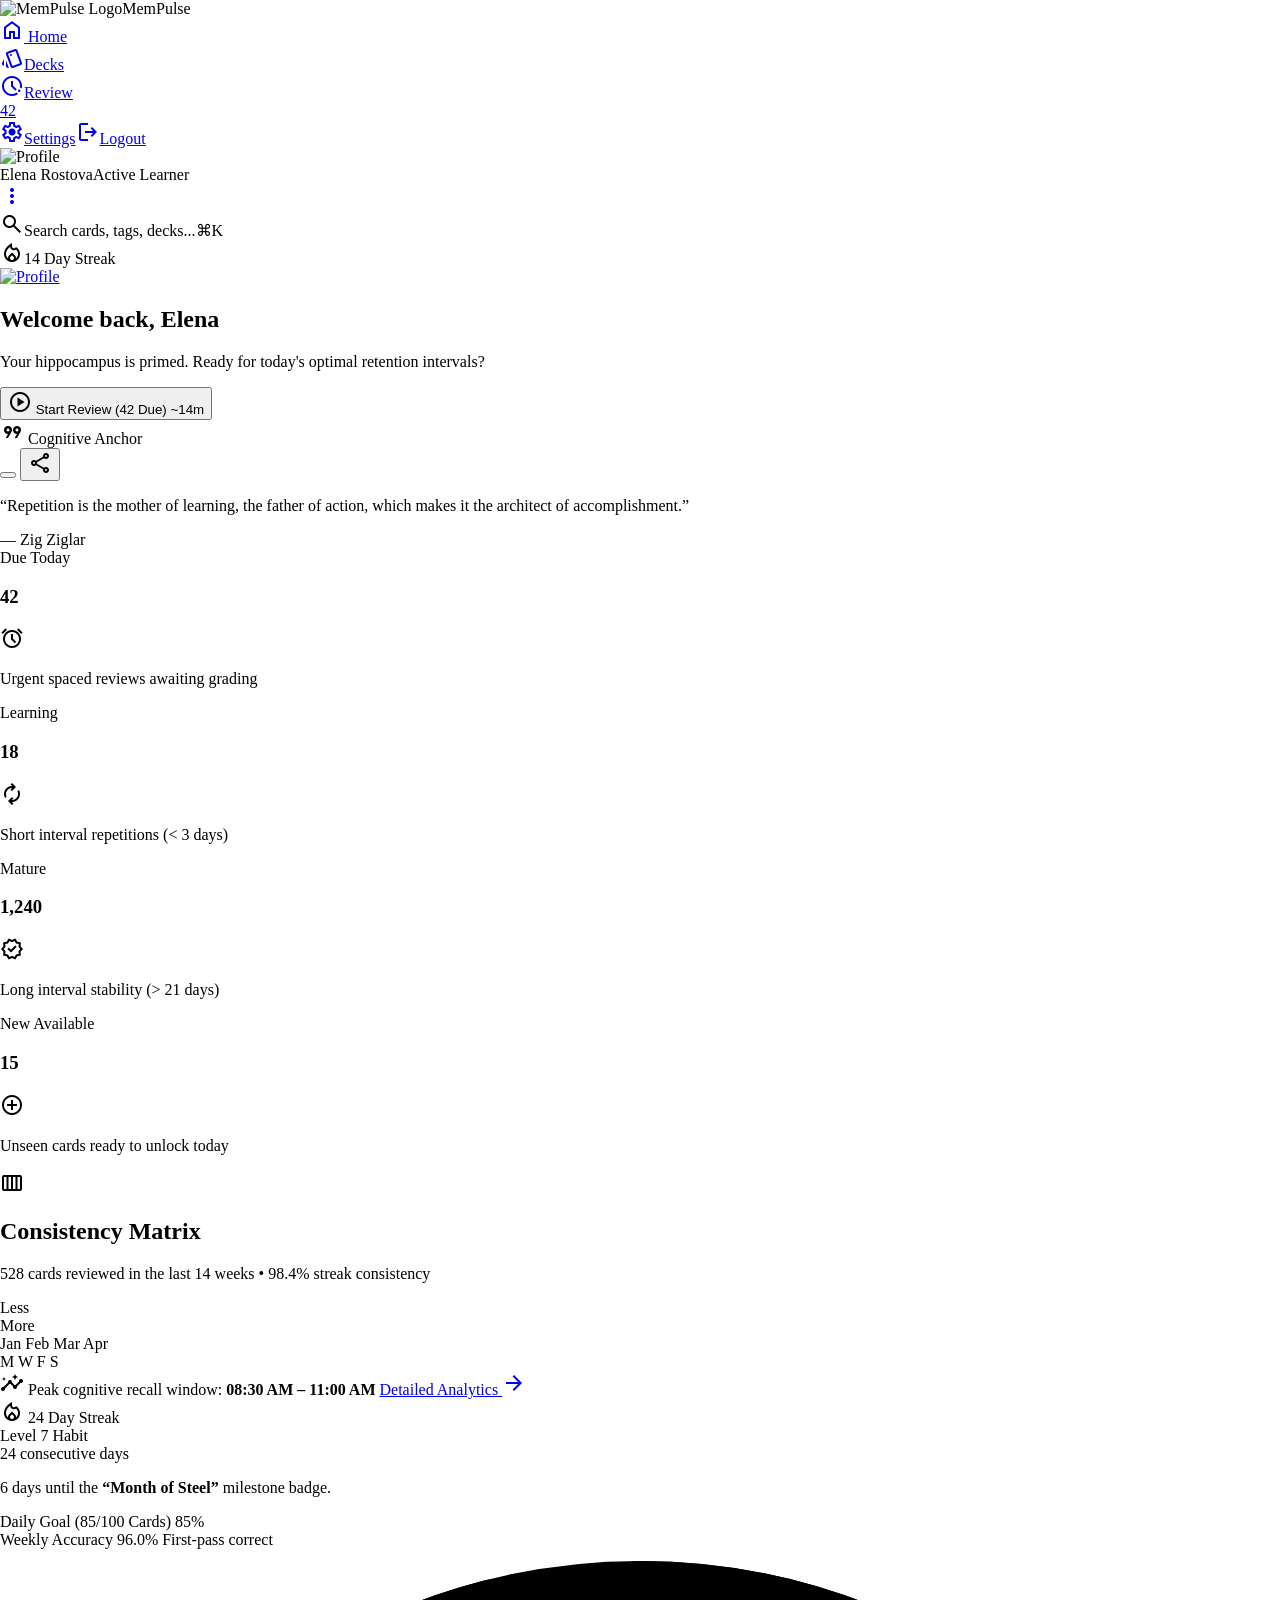
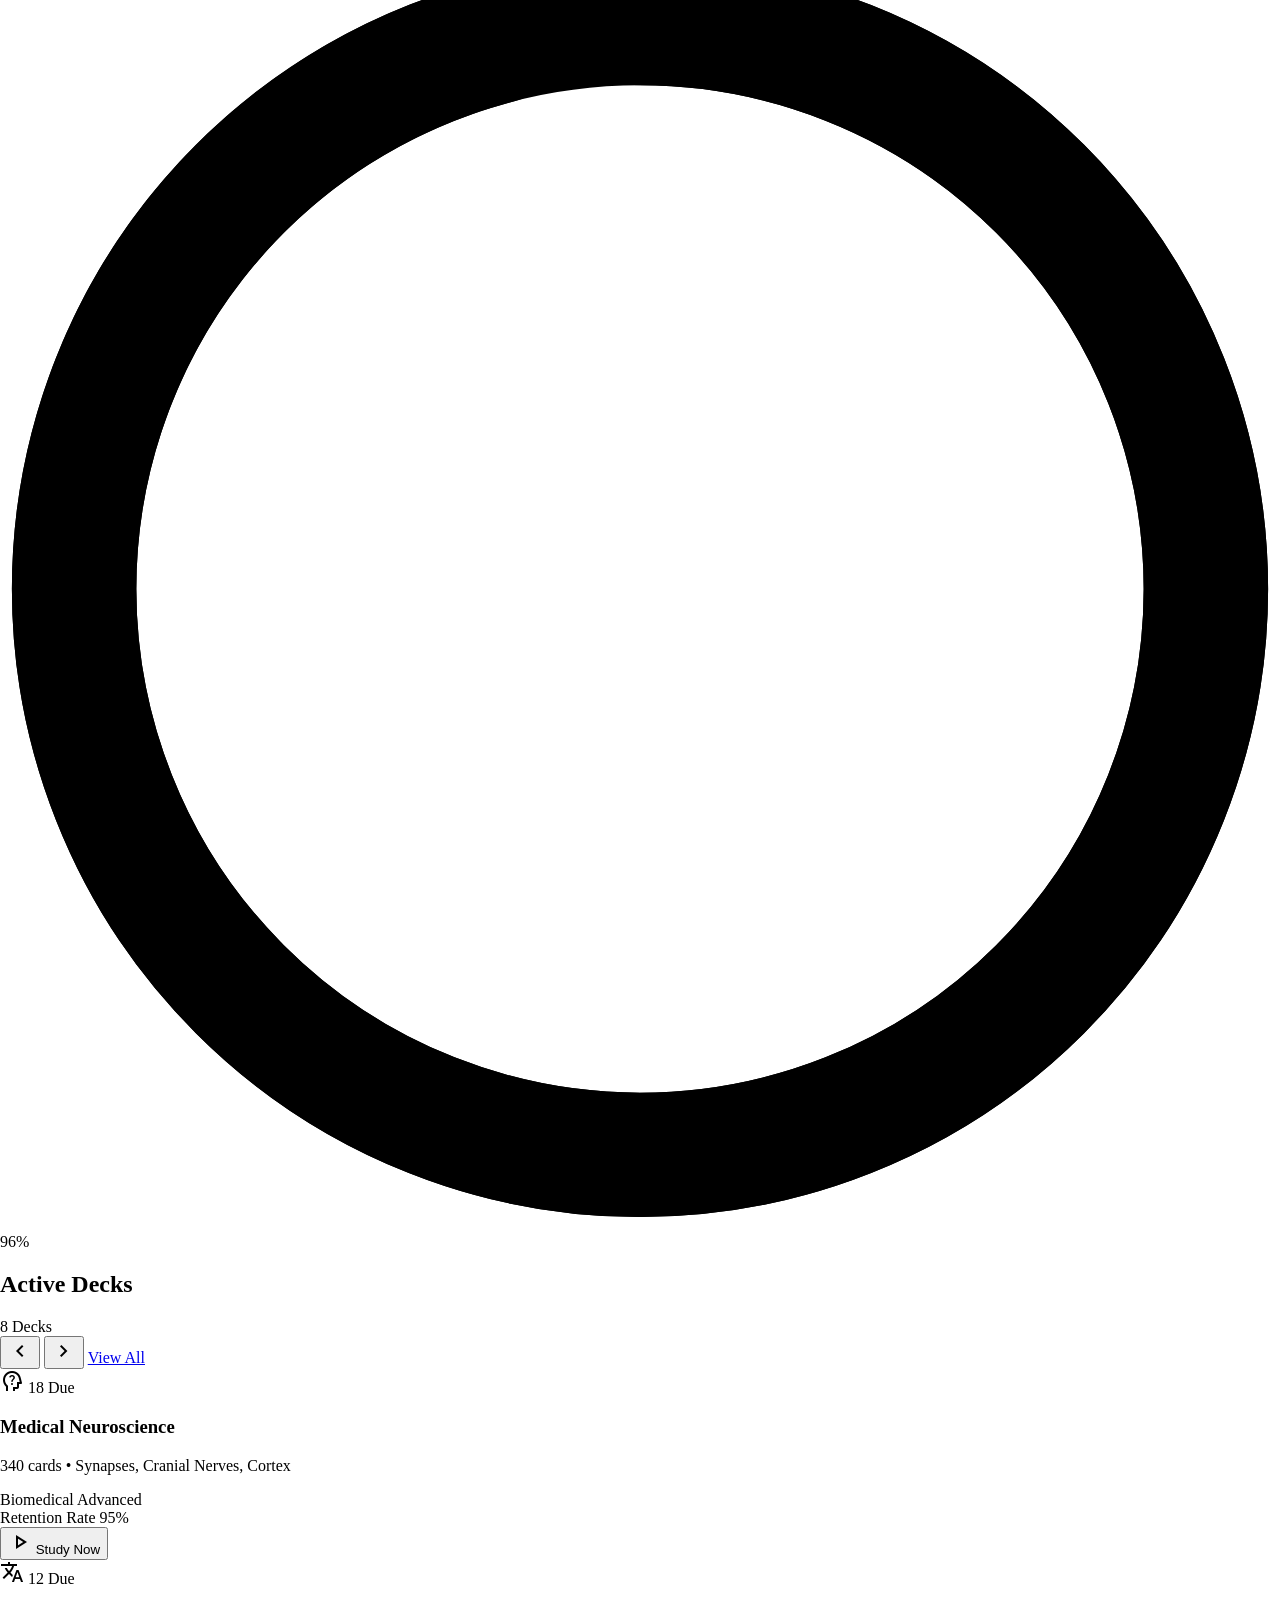
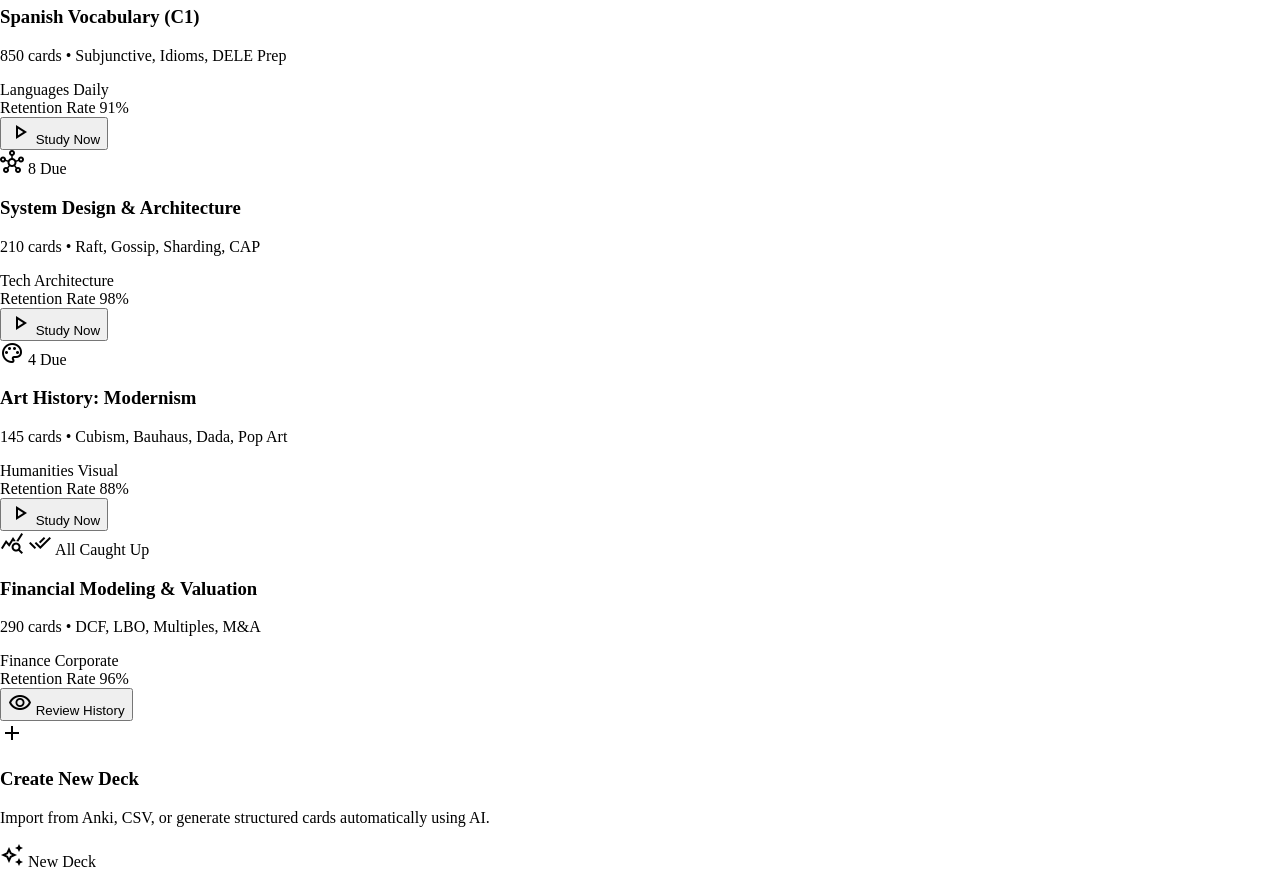
==== commit 765e8b73: "header + hero image carousel" ====
--- a/app/mempulse.html
+++ b/app/mempulse.html
@@ -49,13 +49,19 @@
     <aside class="fixed left-0 top-0 h-full w-72 bg-surface-container-lowest border-r border-outline-variant/40 z-50 flex flex-col justify-between py-6 px-4 shadow-[0_1px_8px_rgba(0,0,0,0.03)]">
         <div class="flex flex-col gap-8">
             <div class="flex items-center gap-3 px-3"><img alt="MemPulse Logo" class="h-8 w-auto object-contain" src="https://lh3.googleusercontent.com/aida/[base64]" /><span class="font-headline-sm text-headline-sm font-semibold tracking-tight text-on-surface">MemPulse</span></div>
-            <nav class="flex flex-col gap-1.5" data-active-classes="bg-primary-fixed text-on-primary-fixed-variant font-semibold shadow-sm"><a aria-current="page" class="flex items-center justify-between px-3.5 py-2.5 rounded-xl transition-all group bg-primary-fixed text-on-primary-fixed-variant font-semibold shadow-sm" data-path="home" href="#">
-                    <div class="flex items-center gap-3"><span class="material-symbols-outlined text-[20px] text-on-surface-variant group-hover:text-on-surface transition-colors">home</span><span>Home</span></div>
-                </a><a class="flex items-center justify-between px-3.5 py-2.5 rounded-xl font-label-lg text-label-lg text-on-surface-variant hover:bg-surface-container-low hover:text-on-surface transition-all group" data-path="decks" href="#">
+            <nav class="flex flex-col gap-1.5" data-active-classes="bg-primary-fixed text-on-primary-fixed-variant font-semibold shadow-sm">
+                <a aria-current="page" class="flex items-center justify-between px-3.5 py-2.5 rounded-xl transition-all group bg-primary-fixed text-on-primary-fixed-variant font-semibold shadow-sm" data-path="home" href="#">
+                    <div class="flex items-center gap-3">
+                        <span class="material-symbols-outlined text-[20px] text-on-surface-variant group-hover:text-on-surface transition-colors">home</span>
+                        <span>Home</span>
+                    </div>
+                </a>
+                <a class="flex items-center justify-between px-3.5 py-2.5 rounded-xl font-label-lg text-label-lg text-on-surface-variant hover:bg-surface-container-low hover:text-on-surface transition-all group" data-path="decks" href="#">
                     <div class="flex items-center gap-3"><span class="material-symbols-outlined text-[20px] text-on-surface-variant group-hover:text-on-surface transition-colors">style</span><span>Decks</span></div>
                 </a><a class="flex items-center justify-between px-3.5 py-2.5 rounded-xl font-label-lg text-label-lg text-on-surface-variant hover:bg-surface-container-low hover:text-on-surface transition-all group" data-path="review" href="#">
                     <div class="flex items-center gap-3"><span class="material-symbols-outlined text-[20px] text-on-surface-variant group-hover:text-on-surface transition-colors">pace</span><span>Review</span></div><span class="px-2 py-0.5 rounded-full bg-primary-container text-on-primary font-label-sm text-label-sm tracking-wide">42</span>
-                </a></nav>
+                </a>
+            </nav>
         </div>
         <div class="flex flex-col gap-2 pt-4 border-t border-outline-variant/30">
             <nav class="flex flex-col gap-1" data-active-classes="bg-surface-container-high text-on-surface font-semibold"><a class="flex items-center gap-3 px-3.5 py-2 rounded-xl font-label-lg text-label-lg text-on-surface-variant hover:bg-surface-container-low hover:text-on-surface transition-all" data-path="settings" href="#"><span class="material-symbols-outlined text-[20px]">settings</span><span>Settings</span></a><a class="flex items-center gap-3 px-3.5 py-2 rounded-xl font-label-lg text-label-lg text-on-surface-variant hover:bg-surface-container-low hover:text-error transition-all" data-path="logout" href="#"><span class="material-symbols-outlined text-[20px]">logout</span><span>Logout</span></a></nav>
